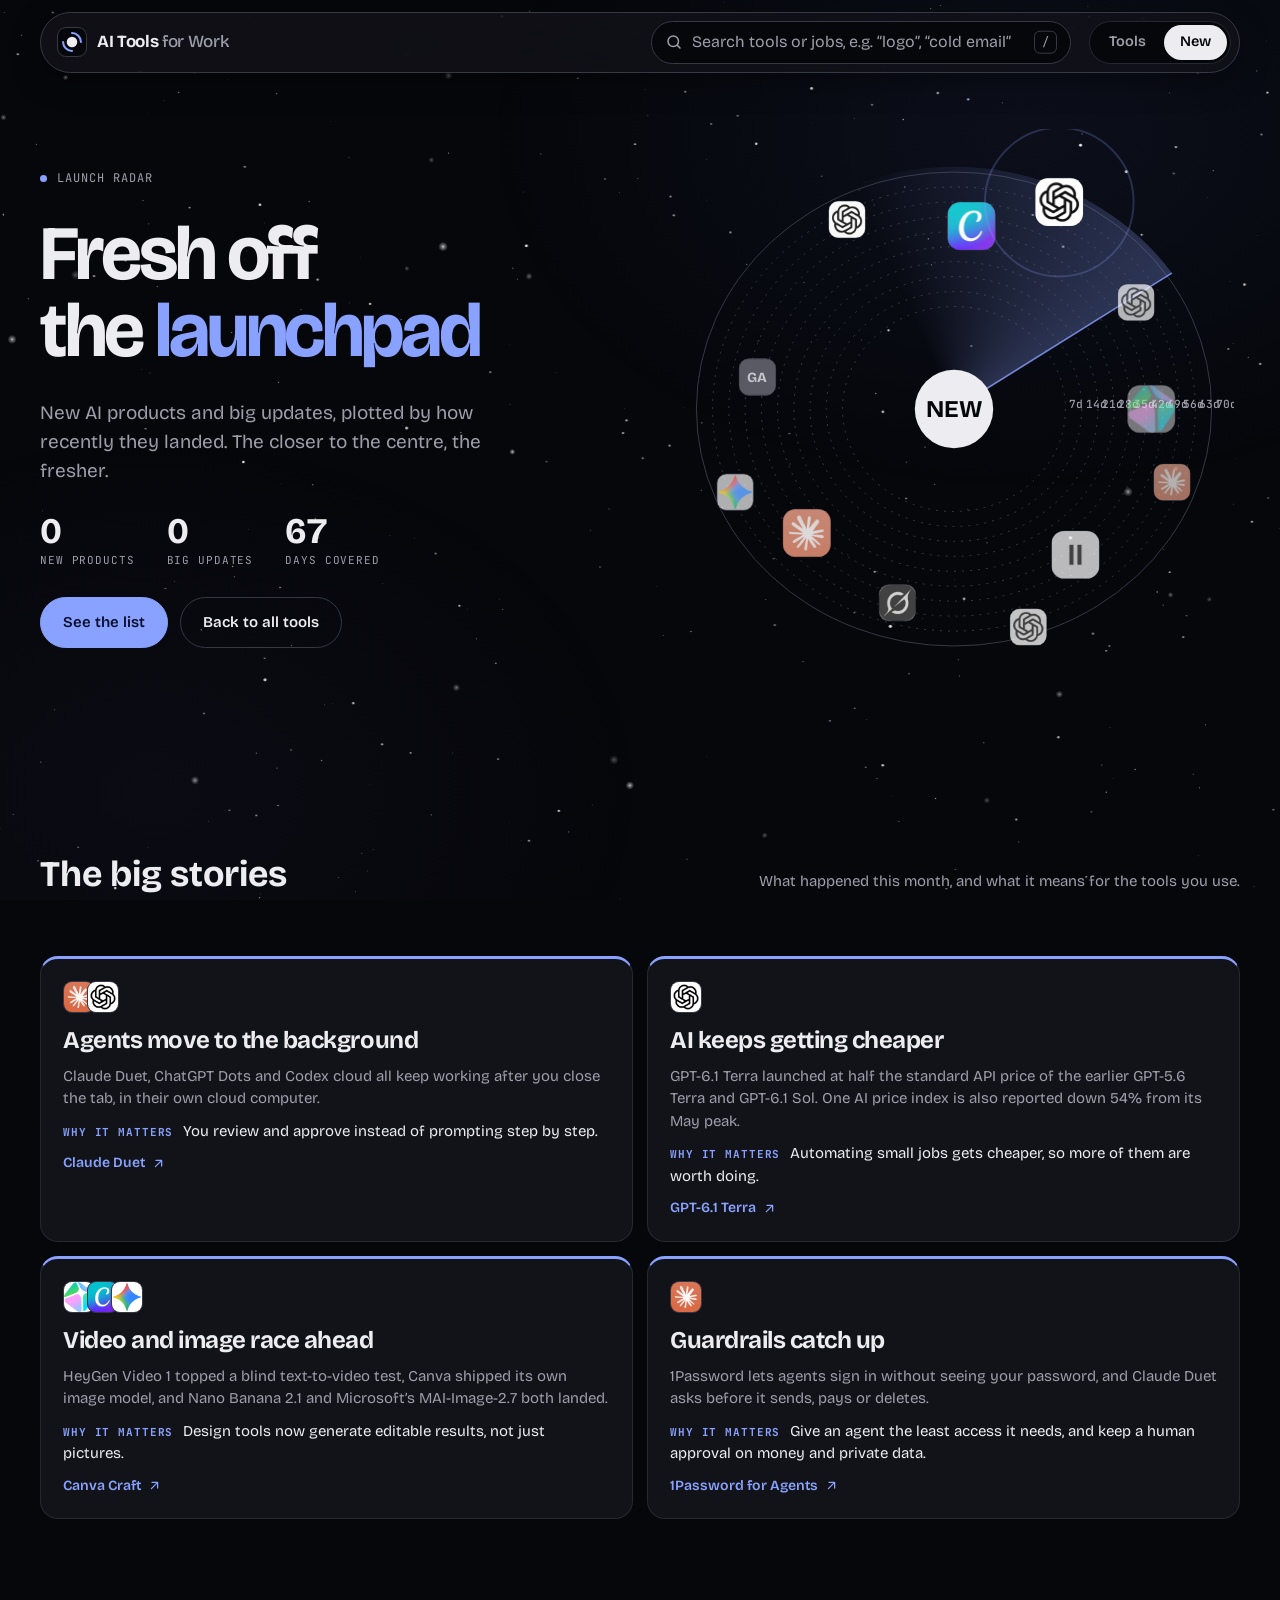
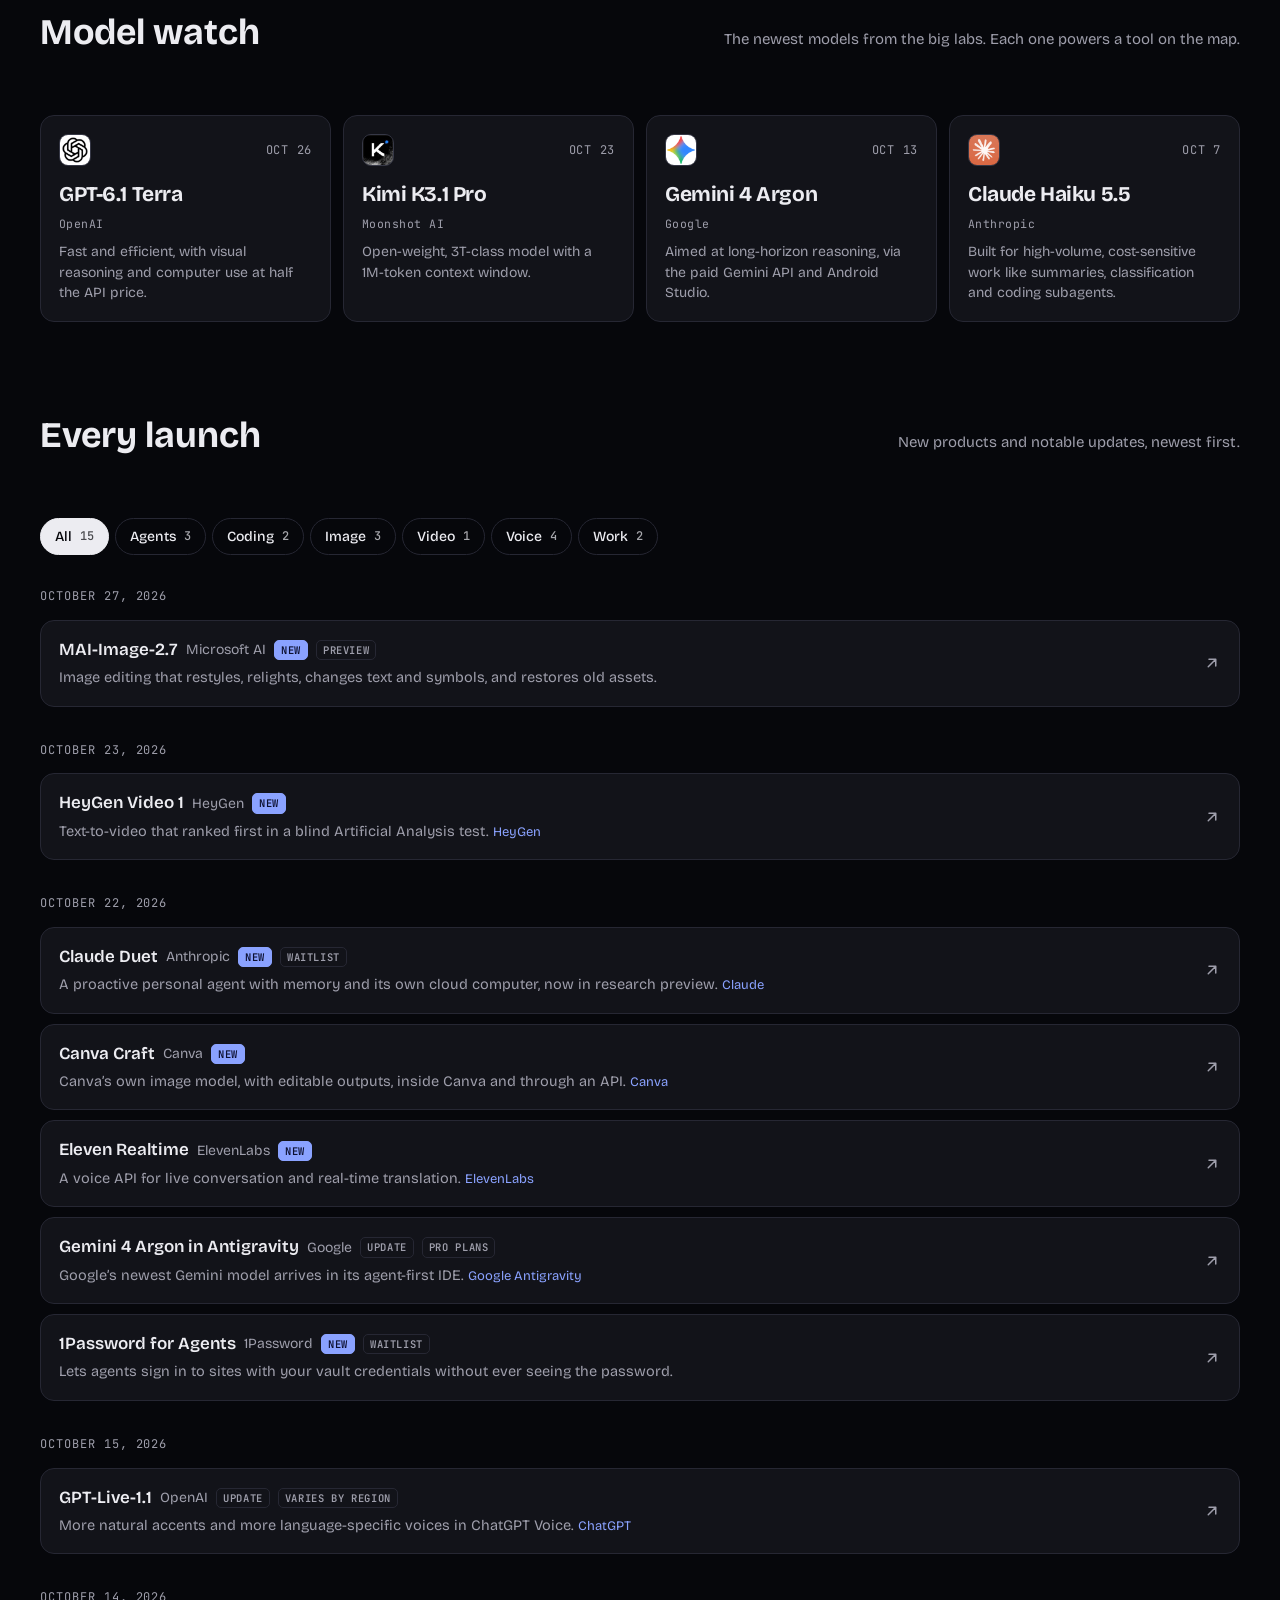
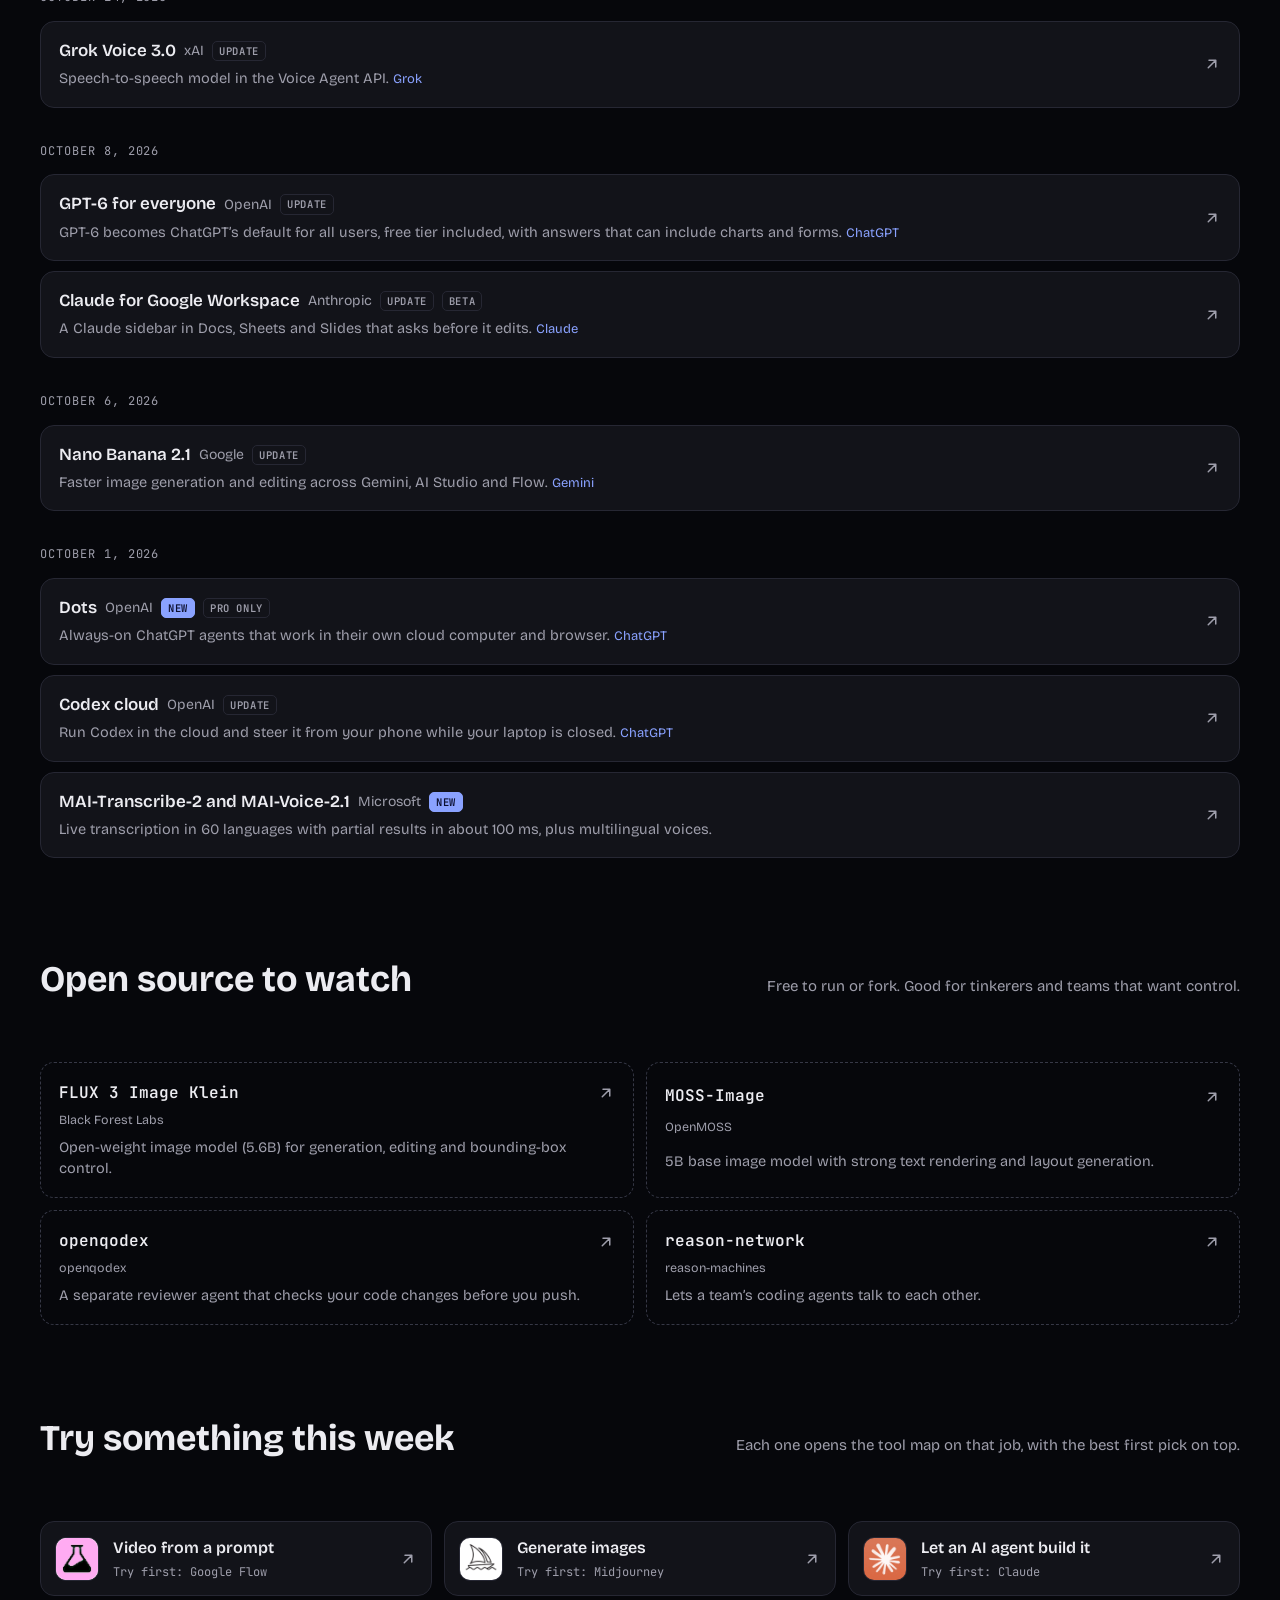
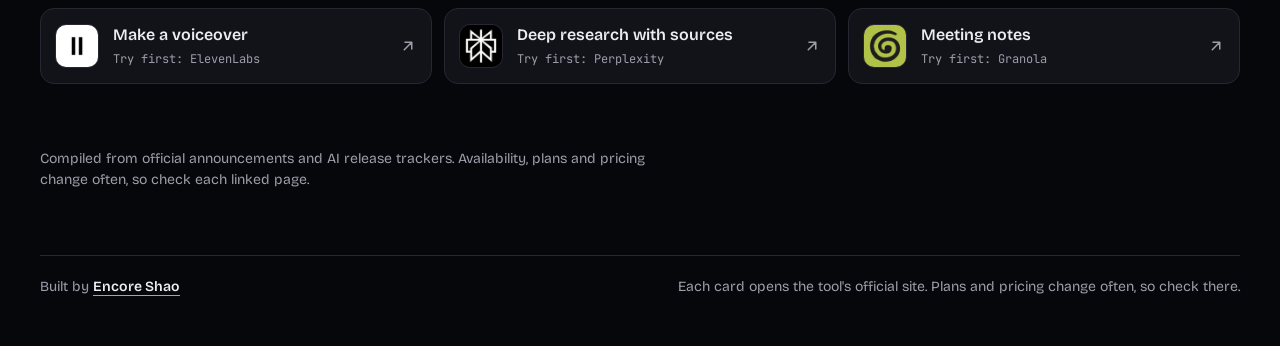
==== src/new.html @ f8923fbc "Add Grok to top picks, new releases page with launch radar, and floating top bar - Top picks now hol" ====
<!doctype html>
<html lang="en">
<head>
  <meta charset="utf-8">
  <meta name="viewport" content="width=device-width, initial-scale=1, viewport-fit=cover">
  <title>New AI releases · AI Tools for Work</title>
  <meta name="description" content="Recent AI product launches worth a look, newest first, with links to the official pages.">
  <meta name="theme-color" content="#06070b">
  <link rel="icon" href="data:image/svg+xml,%3Csvg%20xmlns='http://www.w3.org/2000/svg'%20viewBox='0%200%2064%2064'%3E%3Crect%20width='64'%20height='64'%20rx='15'%20fill='%2306070b'/%3E%3Ccircle%20cx='32'%20cy='32'%20r='13'%20fill='%23ececf1'/%3E%3Cpath%20d='M32%2010A22%2022%200%200%201%2054%2032M32%2054A22%2022%200%200%201%2010%2032'%20fill='none'%20stroke='%238aa2ff'%20stroke-width='4.5'%20stroke-linecap='round'/%3E%3C/svg%3E">
  <link rel="preconnect" href="https://fonts.googleapis.com">
  <link rel="preconnect" href="https://fonts.gstatic.com" crossorigin>
  <link rel="stylesheet" href="https://fonts.googleapis.com/css2?family=Bricolage+Grotesque:opsz,wght@12..96,400;12..96,500;12..96,600;12..96,700&family=JetBrains+Mono:wght@400;500;600&family=Instrument+Serif&display=swap">
  <link rel="stylesheet" href="styles.css">
  <script type="module" src="js/new.js"></script>
</head>
<body data-page="new">
  <canvas id="sky" aria-hidden="true"></canvas>
  <header class="top">
    <div class="top-inner">
      <a class="brand" href="./"><span class="brand-mark"><svg viewBox="0 0 64 64" aria-hidden="true"><circle cx="32" cy="32" r="13" fill="currentColor"/><path class="arc" d="M32 10A22 22 0 0 1 54 32M32 54A22 22 0 0 1 10 32" fill="none" stroke-width="5" stroke-linecap="round"/></svg></span><span class="brand-name">AI Tools <span>for Work</span></span></a>
      <label class="search" for="q">
        <svg viewBox="0 0 24 24" fill="none" stroke="currentColor" stroke-width="2" stroke-linecap="round" aria-hidden="true"><circle cx="11" cy="11" r="7"/><path d="m20 20-3.5-3.5"/></svg>
        <input id="q" type="search" placeholder="Search tools or jobs, e.g. “logo”, “cold email”" autocomplete="off" aria-label="Search tools">
        <kbd>/</kbd>
      </label>
      <nav class="nav" aria-label="Pages">
        <a href="./">Tools</a>
        <a href="new.html" aria-current="page">New<span class="badge-n" id="new-count" hidden></span></a>
      </nav>
    </div>
  </header>

  <div class="wrap">
    <header class="hero hero-new">
      <div class="hero-copy">
        <span class="live"><i></i>Launch radar</span>
        <h1 aria-label="Fresh off the launchpad"><span class="l1">Fresh off</span><span class="line2">the <span class="w">launchpad</span></span></h1>
        <p class="lede">New AI products and big updates, plotted by how recently they landed. The closer to the centre, the fresher.</p>
        <dl class="stats">
          <div><dt>New products</dt><dd id="stat-new">0</dd></div>
          <div><dt>Big updates</dt><dd id="stat-upd">0</dd></div>
          <div><dt>Days covered</dt><dd id="stat-days">0</dd></div>
        </dl>
        <div class="ctas">
          <button class="btn primary" type="button" data-jump="releases">See the list</button>
          <a class="btn ghost" href="./">Back to all tools</a>
        </div>
      </div>
      <div class="orbit" id="radar-box">
        <canvas id="radar" aria-hidden="true"></canvas>
        <a class="orbit-hit" id="radar-hit" href="#" target="_blank" rel="noopener noreferrer" tabindex="-1" hidden><span></span></a>
      </div>
    </header>
  </div>

  <main class="wrap">
    <section class="block" aria-labelledby="h-head">
      <div class="block-head"><h2 id="h-head">The big stories</h2><p>What happened this month, and what it means for the tools you use.</p></div>
      <div class="stories" id="headlines"></div>
    </section>

    <section class="block" aria-labelledby="h-models">
      <div class="block-head"><h2 id="h-models">Model watch</h2><p>The newest models from the big labs. Each one powers a tool on the map.</p></div>
      <div class="models" id="models"></div>
    </section>

    <section class="block" id="releases" tabindex="-1" aria-labelledby="h-rel">
      <div class="block-head"><h2 id="h-rel">Every launch</h2><p>New products and notable updates, newest first.</p></div>
      <div class="cats" id="rel-chips" role="group" aria-label="Filter by category"></div>
      <div id="releases-list"></div>
    </section>

    <section class="block" aria-labelledby="h-oss">
      <div class="block-head"><h2 id="h-oss">Open source to watch</h2><p>Free to run or fork. Good for tinkerers and teams that want control.</p></div>
      <div class="oss-grid" id="oss"></div>
    </section>

    <section class="block" aria-labelledby="h-try">
      <div class="block-head"><h2 id="h-try">Try something this week</h2><p>Each one opens the tool map on that job, with the best first pick on top.</p></div>
      <div class="try-grid" id="try"></div>
    </section>

    <p class="fine">Compiled from official announcements and AI release trackers. Availability, plans and pricing change often, so check each linked page.</p>
  </main>

  <footer class="site-footer">
    <span>Built by <a href="https://ranbot.online" target="_blank" rel="noopener noreferrer">Encore Shao</a></span>
    <span>Each card opens the tool's official site. Plans and pricing change often, so check there.</span>
  </footer>
</body>
</html>
---- src/styles.css ----
/* Layout: a calm, fast directory. Neutral ink surfaces, one soft-blue accent, the tools' own logos carry the colour.
   Sticky top bar (brand, search, pages), then the top four, jobs and areas, and the tool list. */
:root {
  color-scheme: dark;
  --bg: #06070b;
  --surface: #121319;
  --surface-2: #1a1b23;
  --ink: #ececf1;
  --muted: #9e9eab;
  --line: #262733;
  --line-strong: #363846;
  --accent: #8aa2ff;
  --accent-ink: #0c1030;
  --shadow: 0 1px 2px rgba(0,0,0,.35), 0 10px 30px rgba(0,0,0,.35);
  --font-display: "Bricolage Grotesque", "Segoe UI", system-ui, sans-serif;
  --font-body: "Bricolage Grotesque", "Segoe UI", system-ui, sans-serif;
  --font-serif: "Instrument Serif", Georgia, "Times New Roman", serif;
  --font-mono: "JetBrains Mono", ui-monospace, "SF Mono", Menlo, monospace;
  --r: 14px;
}
* { box-sizing: border-box; }
html { -webkit-text-size-adjust: 100%; }
img { max-width: 100%; }
[hidden] { display: none !important; }
:root { padding-top: env(safe-area-inset-top, 0px); padding-bottom: env(safe-area-inset-bottom, 0px); }

* { box-sizing: border-box; }
html { -webkit-text-size-adjust: 100%; }
img { max-width: 100%; }
[hidden] { display: none !important; }
:root { padding-top: env(safe-area-inset-top, 0px); padding-bottom: env(safe-area-inset-bottom, 0px); }
#sky {
  position: fixed; inset: 0; width: 100vw; height: 100vh; z-index: -1; pointer-events: none; display: block;
  background: radial-gradient(60vmax 40vmax at 80% 15%, rgba(70,90,170,.10), transparent 70%),
              radial-gradient(55vmax 40vmax at 12% 88%, rgba(90,70,140,.07), transparent 70%);
}
body {
  margin: 0;
  background: var(--bg); color: var(--ink);
  font-family: var(--font-body); font-size: 16px; line-height: 1.55;
  padding-inline: 16px; padding-block: 0 48px;
}
.wrap { max-width: 1200px; margin: 0 auto; }
a { color: inherit; }
:focus-visible { outline: 2px solid var(--accent); outline-offset: 3px; border-radius: 8px; }
.live, .king-card .by {
  font-family: var(--font-mono); font-size: 12px; letter-spacing: .08em; text-transform: uppercase;
}


/* Top bar: a floating pill, brand on the left, page switch in the middle, search on the right */
.top {
  position: sticky; top: 12px; z-index: 5; max-width: 1200px; margin: 12px auto 0; padding: 8px 8px 8px 16px;
  background: color-mix(in srgb, var(--surface) 78%, transparent); backdrop-filter: blur(14px) saturate(1.4); -webkit-backdrop-filter: blur(14px) saturate(1.4);
  border: 1px solid var(--line-strong); border-radius: 999px; box-shadow: 0 8px 30px rgba(0,0,0,.35);
}
.top-inner { display: flex; flex-wrap: wrap; align-items: center; gap: 10px 18px; }
.brand { display: inline-flex; align-items: center; gap: 10px; text-decoration: none; white-space: nowrap; flex: none; }
.brand-mark { width: 30px; height: 30px; border-radius: 9px; display: grid; place-items: center; background: var(--bg); color: var(--ink); border: 1px solid var(--line-strong); transition: transform .3s ease-out; }
.brand-mark svg { width: 26px; height: 26px; }
.brand-mark .arc { stroke: var(--accent); }
.brand:hover .brand-mark svg { transform: rotate(90deg); }
.brand-mark svg { transition: transform .5s ease-out; }
.brand-name { font-family: var(--font-display); font-weight: 700; font-size: 17px; letter-spacing: -.02em; }
.brand-name span { color: var(--muted); font-weight: 500; }
.nav { display: inline-flex; gap: 2px; padding: 3px; border-radius: 999px; background: var(--bg); border: 1px solid var(--line); flex: none; }
.nav a { display: inline-flex; align-items: center; gap: 7px; text-decoration: none; font-size: 14.5px; font-weight: 600; color: var(--muted); padding: 6px 16px; border-radius: 999px; transition: color .2s, background-color .2s; }
.nav a:hover { color: var(--ink); }
.nav a[aria-current="page"] { color: var(--bg); background: var(--ink); }
.badge-n { font-family: var(--font-mono); font-size: 11px; font-weight: 600; line-height: 1; padding: 3px 6px; border-radius: 999px; color: var(--accent-ink); background: var(--accent); }
.nav a[aria-current="page"] .badge-n { background: var(--bg); color: var(--ink); }
.top .search { margin-left: auto; }
.nav { margin-left: 0; }
.search { flex: 1 1 240px; position: relative; min-width: 0; max-width: 420px; }
.search input {
  width: 100%; font: inherit; font-size: 16px; color: var(--ink);
  background: var(--bg); border: 1px solid var(--line-strong); border-radius: 999px;
  padding: 8px 44px 8px 40px; transition: border-color .2s;
}
.search input::placeholder { color: var(--muted); }
.search input:focus { outline: none; border-color: var(--accent); }
.search svg { position: absolute; left: 14px; top: 50%; transform: translateY(-50%); width: 18px; height: 18px; color: var(--muted); }
.search kbd { position: absolute; right: 14px; top: 50%; transform: translateY(-50%); font-family: var(--font-mono); font-size: 12px; color: var(--muted); border: 1px solid var(--line-strong); border-radius: 6px; padding: 1px 7px; }

/* Hero */
header.hero {
  position: relative; padding-block: 72px 112px;
  display: grid; grid-template-columns: minmax(0, 1fr) minmax(0, 1fr); gap: 56px; align-items: center;
}
.hero-copy { display: grid; gap: 28px; min-width: 0; }
.live { justify-self: start; display: inline-flex; align-items: center; gap: 10px; color: var(--muted); }
.live i { width: 7px; height: 7px; border-radius: 50%; background: var(--accent); }
h1 {
  font-family: var(--font-display); font-weight: 700; margin: 0;
  font-size: clamp(42px, 6vw, 84px); line-height: 1; letter-spacing: -.04em;
  font-variation-settings: "opsz" 96;
}
h1 .l1, h1 .line2 { display: block; white-space: nowrap; }
h1 .n { font-variant-numeric: tabular-nums; }
h1 .w { color: var(--accent); }
h1 .caret { display: inline-block; width: .06em; height: .75em; margin-left: .06em; vertical-align: -.02em; background: var(--accent); animation: blink 1.1s steps(1) infinite; }
@keyframes blink { 50% { opacity: 0; } }
.lede { max-width: 38ch; color: var(--muted); font-size: clamp(17px, 1.5vw, 19px); margin: 0; }

.prompt {
  display: grid; gap: 12px; max-width: 500px; padding: 16px 18px; border-radius: 16px;
  background: var(--surface); border: 1px solid var(--line); box-shadow: var(--shadow);
}
.prompt-line { font-family: var(--font-mono); font-size: 14.5px; min-height: 1.5em; overflow-wrap: anywhere; }
.prompt-line .who { color: var(--muted); }
.prompt-line .cur { display: inline-block; width: 7px; height: 1.05em; vertical-align: -.18em; background: var(--ink); margin-left: 2px; animation: blink 1.1s steps(1) infinite; }
.prompt-answer { display: flex; align-items: center; gap: 10px; flex-wrap: wrap; min-height: 36px; opacity: 0; transform: translateY(4px); transition: opacity .3s, transform .3s; }
.prompt-answer.on { opacity: 1; transform: none; }
.prompt-answer .arrow { font-family: var(--font-mono); color: var(--muted); font-size: 13px; }
.prompt-answer .chip { display: inline-flex; align-items: center; gap: 8px; font-weight: 600; font-size: 15px; padding: 3px 12px 3px 3px; border-radius: 999px; background: var(--surface-2); border: 1px solid var(--line); }
.prompt-answer .chip img { width: 26px; height: 26px; border-radius: 50%; background: #fff; }
.prompt-answer .show { margin-left: auto; font: inherit; font-size: 14px; font-weight: 600; cursor: pointer; color: var(--accent); background: none; border: 0; padding: 6px 4px; text-decoration: underline; text-underline-offset: 4px; }

.ctas { display: flex; gap: 12px; flex-wrap: wrap; }
.btn { font: inherit; font-weight: 600; font-size: 15px; cursor: pointer; border-radius: 999px; padding: 13px 22px; text-decoration: none; display: inline-flex; align-items: center; gap: 8px; transition: background-color .2s, border-color .2s, color .2s; }
.btn svg { width: 18px; height: 18px; }
.btn.primary { color: var(--accent-ink); background: var(--accent); border: 1px solid var(--accent); }
.btn.primary:hover { background: color-mix(in srgb, var(--accent) 88%, var(--ink)); }
.btn.ghost { color: var(--ink); background: transparent; border: 1px solid var(--line-strong); }
.btn.ghost:hover { border-color: var(--ink); }

.orbit { position: relative; aspect-ratio: 1 / 1; width: 100%; max-width: 560px; justify-self: center; }
.orbit canvas { position: absolute; inset: 0; width: 100%; height: 100%; display: block; }
.orbit-hit { position: absolute; transform: translate(-50%, -50%); border-radius: 30%; cursor: pointer; }
.orbit-hit span {
  position: absolute; left: 50%; top: calc(100% + 8px); transform: translateX(-50%); white-space: nowrap;
  font-family: var(--font-mono); font-size: 12px; font-weight: 600; color: var(--surface); background: var(--ink);
  border-radius: 6px; padding: 4px 9px; pointer-events: none;
}
.orbit-hit span::after { content: " ↗"; }
.scroll-cue {
  position: absolute; left: 50%; bottom: 28px; transform: translateX(-50%);
  display: inline-flex; flex-direction: column; align-items: center; gap: 10px;
  font-family: var(--font-mono); font-size: 11px; letter-spacing: .12em; text-transform: uppercase; color: var(--muted);
  background: none; border: 0; cursor: pointer; transition: color .2s;
}
.scroll-cue:hover { color: var(--ink); }
.scroll-cue span { width: 20px; height: 32px; border: 1.5px solid currentColor; border-radius: 12px; position: relative; }
.scroll-cue span::after { content: ""; position: absolute; left: 50%; top: 6px; width: 3px; height: 6px; margin-left: -1.5px; border-radius: 2px; background: currentColor; animation: wheel 1.8s ease-in-out infinite; }
@keyframes wheel { 0% { transform: translateY(0); opacity: 1; } 80% { transform: translateY(10px); opacity: 0; } 100% { opacity: 0; } }

/* Logo strip */
.marquee { margin-inline: -16px; padding-block: 28px; display: grid; gap: 12px; overflow: hidden; border-block: 1px solid var(--line);
  mask-image: linear-gradient(90deg, transparent, #000 10%, #000 90%, transparent); -webkit-mask-image: linear-gradient(90deg, transparent, #000 10%, #000 90%, transparent); }
.mq-row { display: flex; gap: 12px; width: max-content; animation: mq 70s linear infinite; }
.mq-row.rev { animation-direction: reverse; animation-duration: 80s; }
.marquee:hover .mq-row { animation-play-state: paused; }
@keyframes mq { to { transform: translateX(-50%); } }
.mq-item {
  display: inline-flex; align-items: center; gap: 10px; padding: 7px 16px 7px 7px; border-radius: 999px;
  background: var(--surface); border: 1px solid var(--line); text-decoration: none; white-space: nowrap;
  font-weight: 500; font-size: 15px; transition: border-color .2s;
}
.mq-item:hover { border-color: var(--ink); }
.mq-item img { width: 28px; height: 28px; border-radius: 8px; background: #fff; }


@media (max-width: 900px) {
  header.hero { grid-template-columns: 1fr; padding-block: 32px 96px; gap: 24px; }
  .orbit { max-width: 420px; order: -1; }
}
@media (max-width: 520px) {
  .orbit { max-width: 330px; }
  .prompt-answer .show { margin-left: 0; }
  .scroll-cue { display: none; }
  header.hero { padding-bottom: 56px; }
}

/* Jobs and areas */
.finder { scroll-margin-top: 90px; padding-block: 40px 8px; display: grid; gap: 14px; }
.chips { display: flex; flex-wrap: wrap; gap: 8px; align-items: center; }
.chips .lbl { font-family: var(--font-mono); font-size: 12px; letter-spacing: .08em; text-transform: uppercase; color: var(--muted); margin-right: 4px; }
.task {
  font: inherit; font-size: 14.5px; cursor: pointer; color: var(--ink);
  background: var(--surface); border: 1px solid var(--line); border-radius: 999px;
  padding: 8px 15px; transition: background-color .2s, border-color .2s, color .2s;
}
.task:hover { border-color: var(--ink); }
.task[aria-pressed="true"] { background: var(--ink); color: var(--bg); border-color: var(--ink); }

.cats { display: flex; gap: 6px; flex-wrap: wrap; }
.pill {
  font: inherit; font-size: 14px; font-weight: 500; cursor: pointer; color: var(--ink);
  background: transparent; border: 1px solid var(--line); border-radius: 999px;
  padding: 7px 14px; display: inline-flex; align-items: center; gap: 8px;
  transition: border-color .2s, background-color .2s, color .2s;
}
.pill:hover { border-color: var(--ink); }
.pill svg { width: 14px; height: 14px; }
.pill[aria-pressed="true"] { background: var(--ink); color: var(--bg); border-color: var(--ink); }
.pill .count { font-family: var(--font-mono); font-size: 12px; opacity: .7; }


/* Status */
.status { display: flex; flex-wrap: wrap; gap: 10px; align-items: center; padding-block: 8px 16px; min-height: 40px; scroll-margin-top: 80px; }
.status p { margin: 0; color: var(--muted); font-size: 15px; }
.status p b { color: var(--ink); font-weight: 600; }
.clear { font: inherit; font-size: 14px; cursor: pointer; color: var(--accent); background: none; border: 0; padding: 4px 6px; text-decoration: underline; text-underline-offset: 3px; }

/* Work-area groups */
.board { display: grid; grid-template-columns: repeat(auto-fit, minmax(min(100%, 540px), 1fr)); gap: 40px 40px; padding-top: 8px; }
.board > .panel:last-child:nth-child(odd) { grid-column: 1 / -1; }
.panel { min-width: 0; }
.panel-head { display: flex; align-items: baseline; justify-content: space-between; gap: 6px 16px; flex-wrap: wrap; margin-bottom: 16px; padding-bottom: 12px; border-bottom: 1px solid var(--line-strong); }
.badge { display: inline-flex; align-items: center; gap: 10px; margin: 0; font-family: var(--font-display); font-weight: 700; font-size: 22px; letter-spacing: -.02em; color: var(--ink); }
.badge svg { width: 20px; height: 20px; color: var(--muted); }
.tagline { color: var(--muted); font-size: 14.5px; }
.grid { display: grid; grid-template-columns: repeat(auto-fill, minmax(min(100%, 240px), 1fr)); gap: 10px; }
.results .grid { grid-template-columns: repeat(auto-fill, minmax(min(100%, 290px), 1fr)); gap: 12px; }

/* Tool card */
.tool {
  position: relative; display: grid; grid-template-columns: 44px 1fr auto; gap: 14px; align-items: center;
  padding: 14px; border-radius: var(--r); background: color-mix(in srgb, var(--surface) 92%, transparent); border: 1px solid var(--line);
  text-decoration: none; cursor: pointer; min-width: 0;
  transition: border-color .2s, transform .2s ease-out, box-shadow .2s;
}
.tool:hover { border-color: var(--line-strong); transform: translateY(-2px); box-shadow: var(--shadow); }
.mono {
  width: 44px; height: 44px; border-radius: 11px; display: grid; place-items: center;
  font-weight: 700; font-size: 15px; color: var(--muted); background: var(--surface-2);
  position: relative; overflow: hidden; border: 1px solid var(--line);
}
.mono img { position: absolute; inset: 0; width: 100%; height: 100%; object-fit: cover; background: #ffffff; }
.tool-body { min-width: 0; display: grid; gap: 2px; }
.tool-name { font-weight: 600; font-size: 16px; line-height: 1.25; display: flex; gap: 8px; align-items: center; flex-wrap: wrap; }
.tool-blurb { color: var(--muted); font-size: 13.5px; line-height: 1.4; }
.tool-url { font-family: var(--font-mono); font-size: 11.5px; color: var(--muted); opacity: .85; overflow-wrap: anywhere; }
.tool-side { display: flex; flex-direction: column; align-items: center; gap: 4px; }
.go { width: 18px; height: 18px; color: var(--muted); transition: color .2s, transform .2s; }
.tool:hover .go { color: var(--ink); transform: translate(2px, -2px); }
.star {
  position: relative; z-index: 2; width: 32px; height: 32px; display: grid; place-items: center;
  background: none; border: 0; border-radius: 8px; cursor: pointer; color: var(--muted); transition: color .2s, background-color .2s;
}
.star:hover { color: var(--ink); background: var(--surface-2); }
.star[aria-pressed="true"] { color: var(--accent); }
.star svg { width: 18px; height: 18px; }
.star[aria-pressed="true"] svg { fill: currentColor; }
.pick { font-family: var(--font-mono); font-size: 10.5px; font-weight: 600; letter-spacing: .06em; text-transform: uppercase; color: var(--accent-ink); background: var(--accent); border-radius: 5px; padding: 2px 7px; }
.cat-tag { font-family: var(--font-mono); font-size: 10.5px; letter-spacing: .06em; text-transform: uppercase; color: var(--muted); border: 1px solid var(--line); border-radius: 5px; padding: 1px 6px; }
.tool.first { border-color: var(--accent); }

.empty { border: 1px dashed var(--line-strong); border-radius: 18px; padding: 32px; text-align: center; color: var(--muted); }
.empty h3 { color: var(--ink); font-size: 20px; margin: 0 0 6px; }
.empty p { margin: 0; }
.empty .row { display: flex; gap: 8px; justify-content: center; flex-wrap: wrap; margin-top: 16px; }

/* Top four */
.kings { padding-block: 72px 0; scroll-margin-top: 80px; }
.kings-frame { display: grid; gap: 16px; }
.kings-head { display: flex; align-items: baseline; justify-content: space-between; gap: 6px 24px; flex-wrap: wrap; }
.kings-head .badge { font-size: 22px; }
.kings-head .badge svg { display: none; }
.kings-head p { margin: 0; color: var(--muted); font-size: 15px; max-width: 48ch; }
.king-grid { display: grid; grid-template-columns: 1fr; gap: 14px; }
@media (min-width: 640px) { .king-grid { grid-template-columns: repeat(2, 1fr); } }
@media (min-width: 1100px) { .king-grid { grid-template-columns: repeat(4, 1fr); } }
.king-card {
  --kc: var(--accent);
  position: relative; display: grid; gap: 14px; align-content: start; padding: 20px; border-radius: 20px; min-width: 0;
  background: var(--surface); border: 1px solid var(--line); border-top: 3px solid var(--kc);
  transition: box-shadow .25s, border-color .25s;
}
.king-card:hover { box-shadow: var(--shadow); }
.k-top { display: grid; grid-template-columns: 48px 1fr auto; gap: 14px; align-items: center; }
.k-logo { width: 48px; height: 48px; border-radius: 14px; overflow: hidden; background: #ffffff; display: block; border: 1px solid var(--line); }
.k-logo img { width: 100%; height: 100%; display: block; }
.k-title { display: grid; gap: 2px; min-width: 0; }
.king-card .by { color: var(--muted); font-size: 11px; }
.k-name { text-decoration: none; font-size: 28px; line-height: 1; color: var(--ink); }
.k-name:hover { text-decoration: underline; text-underline-offset: 5px; text-decoration-thickness: 2px; }
.k-blurb { margin: 0; font-size: 14.5px; line-height: 1.5; color: var(--muted); max-width: 52ch; }
.k-links { display: flex; flex-wrap: wrap; gap: 8px; }
.k-link { display: inline-flex; align-items: center; gap: 6px; font-weight: 600; font-size: 14px; text-decoration: none; border-radius: 999px; padding: 6px 12px; color: var(--ink); border: 1px solid var(--line-strong); transition: border-color .2s, background-color .2s; }
.k-link:hover { border-color: var(--ink); }
.k-link svg { width: 15px; height: 15px; }
.k-link.main { background: var(--kc); color: #ffffff; border-color: var(--kc); }
.k-link.main:hover { background: color-mix(in srgb, var(--kc) 85%, #000); border-color: color-mix(in srgb, var(--kc) 85%, #000); }
/* Each of the four keeps one brand cue: its colour on the top rule and main button, and its type */
.k-claude { --kc: #c96442; }
.k-claude .k-name { font-family: var(--font-serif); font-weight: 400; letter-spacing: -.01em; font-size: 32px; }
.k-chatgpt { --kc: #e8e8e8; }
.k-chatgpt .k-link.main { color: #111; }
.k-chatgpt .k-name { font-weight: 700; letter-spacing: -.04em; }
.k-chatgpt .k-link { font-family: var(--font-mono); font-weight: 500; font-size: 13px; }
.k-gemini { --kc: #3b6fe0; }
.k-gemini .k-name { font-weight: 500; letter-spacing: -.03em; }
.k-gemini .k-link { border-radius: 10px; }
.k-grok { --kc: #c7ccd9; }
.k-grok .k-link.main { color: #111; }
.k-grok .k-name { font-weight: 800; letter-spacing: -.02em; }
.k-grok .k-link { border-radius: 4px; }
.king-card .star[aria-pressed="true"] { color: var(--kc); }


/* New page */
header.hero-new { padding-block: 56px 72px; }
.stats { display: flex; gap: 12px 32px; flex-wrap: wrap; margin: 0; }
.stats div { display: grid; gap: 2px; }
.stats dt { font-family: var(--font-mono); font-size: 11px; letter-spacing: .08em; text-transform: uppercase; color: var(--muted); order: 2; }
.stats dd { margin: 0; font-family: var(--font-display); font-weight: 700; font-size: 36px; line-height: 1; letter-spacing: -.03em; font-variant-numeric: tabular-nums; }
.block { padding-block: 56px 0; scroll-margin-top: 90px; outline: none; }
.block-head { display: flex; align-items: baseline; justify-content: space-between; gap: 6px 24px; flex-wrap: wrap; margin-bottom: 24px; }
.block-head h2 { font-size: clamp(26px, 3.4vw, 36px); }
.block-head p { margin: 0; color: var(--muted); font-size: 15px; max-width: 52ch; }
.fine { margin: 64px 0 0; color: var(--muted); font-size: 14px; max-width: 70ch; }
.marks { display: flex; }
.marks .mono + .mono { margin-left: -8px; }
.mono.sm { width: 32px; height: 32px; border-radius: 9px; font-size: 12px; border: 1px solid var(--line-strong); }
.mono.sm img { background: #fff; }
.date { font-family: var(--font-mono); font-size: 12px; letter-spacing: .06em; text-transform: uppercase; color: var(--muted); }

.stories { display: grid; gap: 14px; grid-template-columns: 1fr; }
@media (min-width: 760px) { .stories { grid-template-columns: repeat(2, 1fr); } }
.story { display: grid; gap: 10px; align-content: start; padding: 22px; border-radius: 18px; background: var(--surface); border: 1px solid var(--line); border-top: 3px solid var(--accent); text-decoration: none; transition: border-color .2s, box-shadow .2s; }
.story:hover { border-color: var(--line-strong); border-top-color: var(--accent); box-shadow: var(--shadow); }
.story h3 { margin: 4px 0 0; font-family: var(--font-display); font-size: 24px; letter-spacing: -.02em; line-height: 1.15; }
.story p { margin: 0; color: var(--muted); font-size: 15px; line-height: 1.5; }
.story .why b { color: var(--accent); font-family: var(--font-mono); font-size: 11px; letter-spacing: .08em; text-transform: uppercase; margin-right: 6px; }
.story .why { color: var(--ink); }
.story .more { display: inline-flex; align-items: center; gap: 6px; font-weight: 600; font-size: 14px; color: var(--accent); }
.story .more svg { width: 15px; height: 15px; }

.models { display: grid; gap: 12px; grid-template-columns: 1fr; }
@media (min-width: 600px) { .models { grid-template-columns: repeat(2, 1fr); } }
@media (min-width: 1000px) { .models { grid-template-columns: repeat(4, 1fr); } }
.model { display: grid; gap: 4px; align-content: start; padding: 18px; border-radius: var(--r); background: var(--surface); border: 1px solid var(--line); text-decoration: none; transition: border-color .2s, transform .2s ease-out; }
.model:hover { border-color: var(--line-strong); transform: translateY(-2px); }
.model-top { display: flex; align-items: center; justify-content: space-between; margin-bottom: 8px; }
.model-name { font-family: var(--font-display); font-weight: 700; font-size: 21px; letter-spacing: -.02em; }
.model-by { font-family: var(--font-mono); font-size: 11.5px; color: var(--muted); letter-spacing: .04em; }
.model-note { margin-top: 6px; color: var(--muted); font-size: 14px; line-height: 1.45; }

#releases .cats { margin-bottom: 8px; }
.rel-list { display: grid; gap: 10px; padding-bottom: 8px; }
.rel-day { font-family: var(--font-mono); font-weight: 400; font-size: 12px; letter-spacing: .08em; text-transform: uppercase; color: var(--muted); margin: 24px 0 4px; }
.rel { display: grid; grid-template-columns: 1fr auto; gap: 4px 16px; align-items: center; padding: 16px 18px; border-radius: var(--r); background: var(--surface); border: 1px solid var(--line); text-decoration: none; transition: border-color .2s; }
.rel:hover { border-color: var(--line-strong); }
.rel:hover .go { color: var(--ink); }
.rel-name { font-weight: 600; font-size: 17px; display: flex; gap: 8px; align-items: center; flex-wrap: wrap; }
.rel-by { color: var(--muted); font-weight: 400; font-size: 14px; }
.rel-blurb { color: var(--muted); font-size: 14.5px; grid-column: 1; }
.rel .go { grid-column: 2; grid-row: 1 / span 2; }
.tag { font-family: var(--font-mono); font-size: 10.5px; letter-spacing: .06em; text-transform: uppercase; color: var(--muted); border: 1px solid var(--line); border-radius: 5px; padding: 1px 6px; }
.tag.new { color: var(--accent-ink); background: var(--accent); border-color: var(--accent); }
.rel-tool { font-size: 13px; color: var(--accent); }

.oss-grid { display: grid; gap: 12px; grid-template-columns: 1fr; }
@media (min-width: 640px) { .oss-grid { grid-template-columns: repeat(2, 1fr); } }
.oss { display: grid; gap: 4px; padding: 18px; border-radius: var(--r); background: transparent; border: 1px dashed var(--line-strong); text-decoration: none; transition: border-color .2s, background-color .2s; }
.oss:hover { border-color: var(--accent); background: var(--surface); }
.oss-name { display: flex; align-items: center; justify-content: space-between; gap: 8px; font-family: var(--font-mono); font-weight: 600; font-size: 16px; }
.oss:hover .go { color: var(--accent); }
.oss-by { font-size: 12.5px; color: var(--muted); }
.oss-what { margin-top: 4px; font-size: 14.5px; color: var(--muted); line-height: 1.45; }

.try-grid { display: grid; gap: 12px; grid-template-columns: 1fr; }
@media (min-width: 640px) { .try-grid { grid-template-columns: repeat(2, 1fr); } }
@media (min-width: 1000px) { .try-grid { grid-template-columns: repeat(3, 1fr); } }
.try { display: grid; grid-template-columns: 44px 1fr auto; gap: 14px; align-items: center; padding: 14px; border-radius: var(--r); background: var(--surface); border: 1px solid var(--line); text-decoration: none; transition: border-color .2s, transform .2s ease-out; }
.try:hover { border-color: var(--line-strong); transform: translateY(-2px); }
.try:hover .go { color: var(--ink); transform: translate(2px, -2px); }
.try-body { display: grid; gap: 2px; min-width: 0; }
.try-label { font-weight: 600; font-size: 16px; }
.try-first { font-family: var(--font-mono); font-size: 12px; color: var(--muted); }

/* Footer */
.site-footer { max-width: 1200px; margin: 64px auto 0; padding-top: 20px; border-top: 1px solid var(--line); display: flex; justify-content: space-between; gap: 8px 24px; flex-wrap: wrap; font-size: 14px; color: var(--muted); }
.site-footer a { font-weight: 600; color: var(--ink); text-decoration: underline; text-decoration-color: var(--accent); text-underline-offset: 4px; }

@media (max-width: 640px) {
  .search kbd { display: none; }
  .search input { padding-right: 16px; }
  .top { border-radius: 24px; padding: 8px 10px; }
  .brand-name span { display: none; }
  .nav { margin-left: auto; order: 2; }
  .top .search { order: 3; flex-basis: 100%; max-width: none; margin-left: 0; }
  .cats { overflow-x: auto; flex-wrap: nowrap; padding-bottom: 2px; scrollbar-width: none; }
  .cats .pill { flex: 0 0 auto; }
}

/* Motion: scroll reveal where supported; everything is readable without it */
@media (prefers-reduced-motion: no-preference) {
  @supports (animation-timeline: view()) {
    .reveal { animation: reveal linear both; animation-timeline: view(); animation-range: entry 0% cover 25%; }
    @keyframes reveal { from { opacity: .3; transform: translateY(40px); } to { opacity: 1; transform: none; } }
  }
  .results .tool { animation: rise .4s ease-out both; }
  @keyframes rise { from { transform: translateY(6px); } to { transform: none; } }
}
@media (prefers-reduced-motion: reduce) {
  h1 .caret, .prompt-line .cur, .mq-row, .scroll-cue span::after { animation: none !important; }
  .marquee { overflow-x: auto; }
}
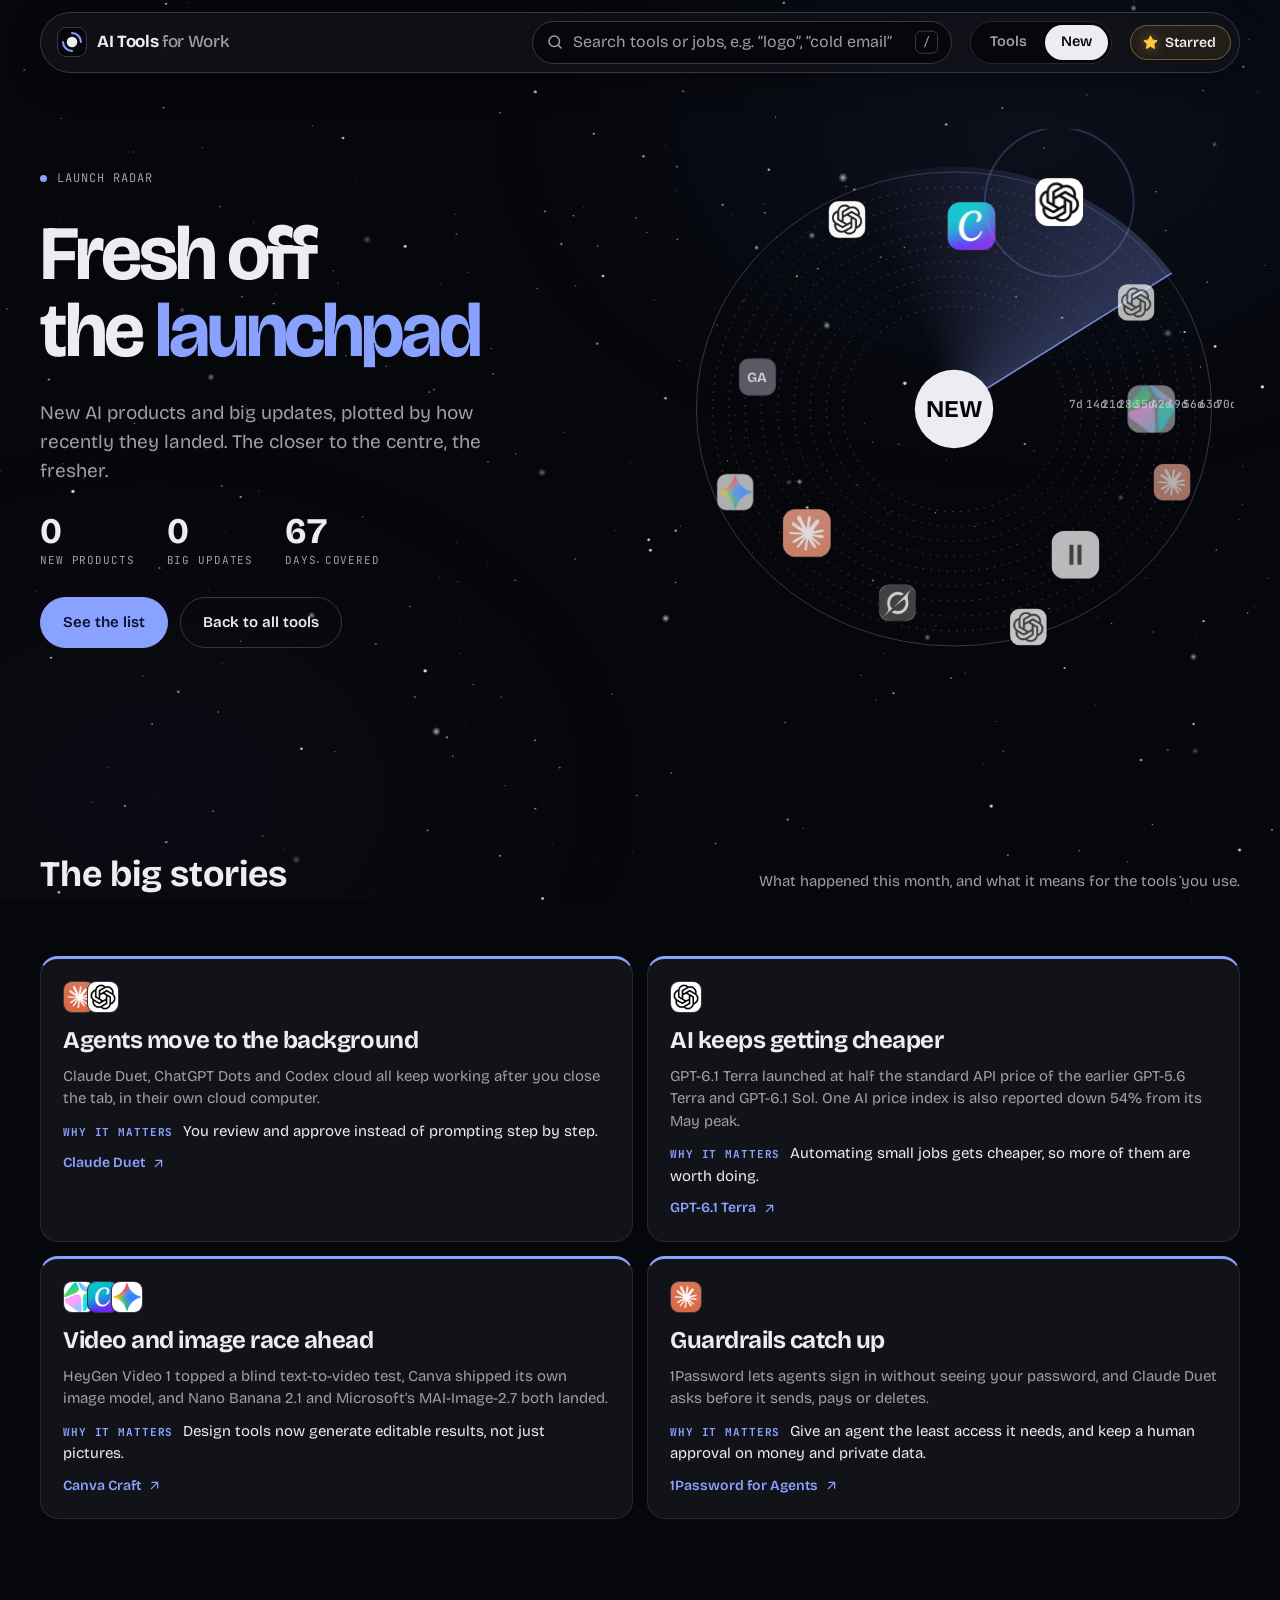
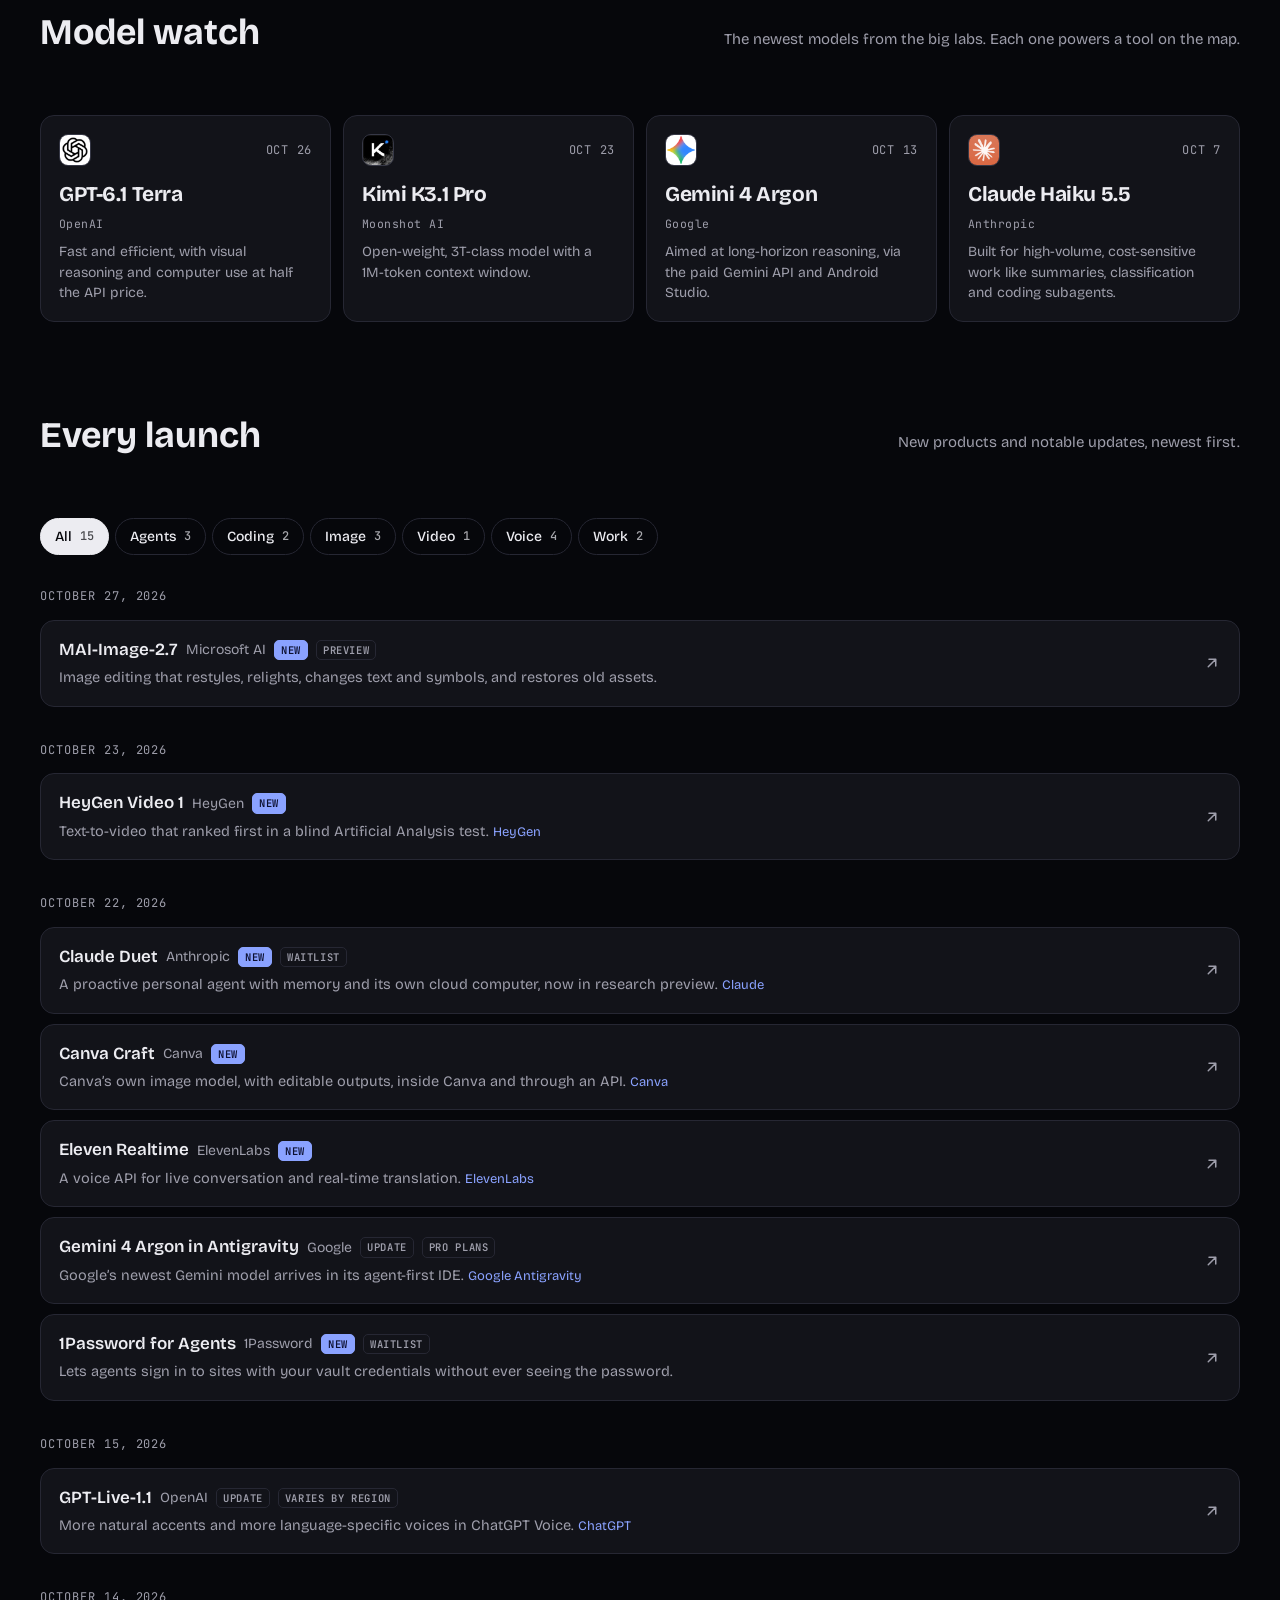
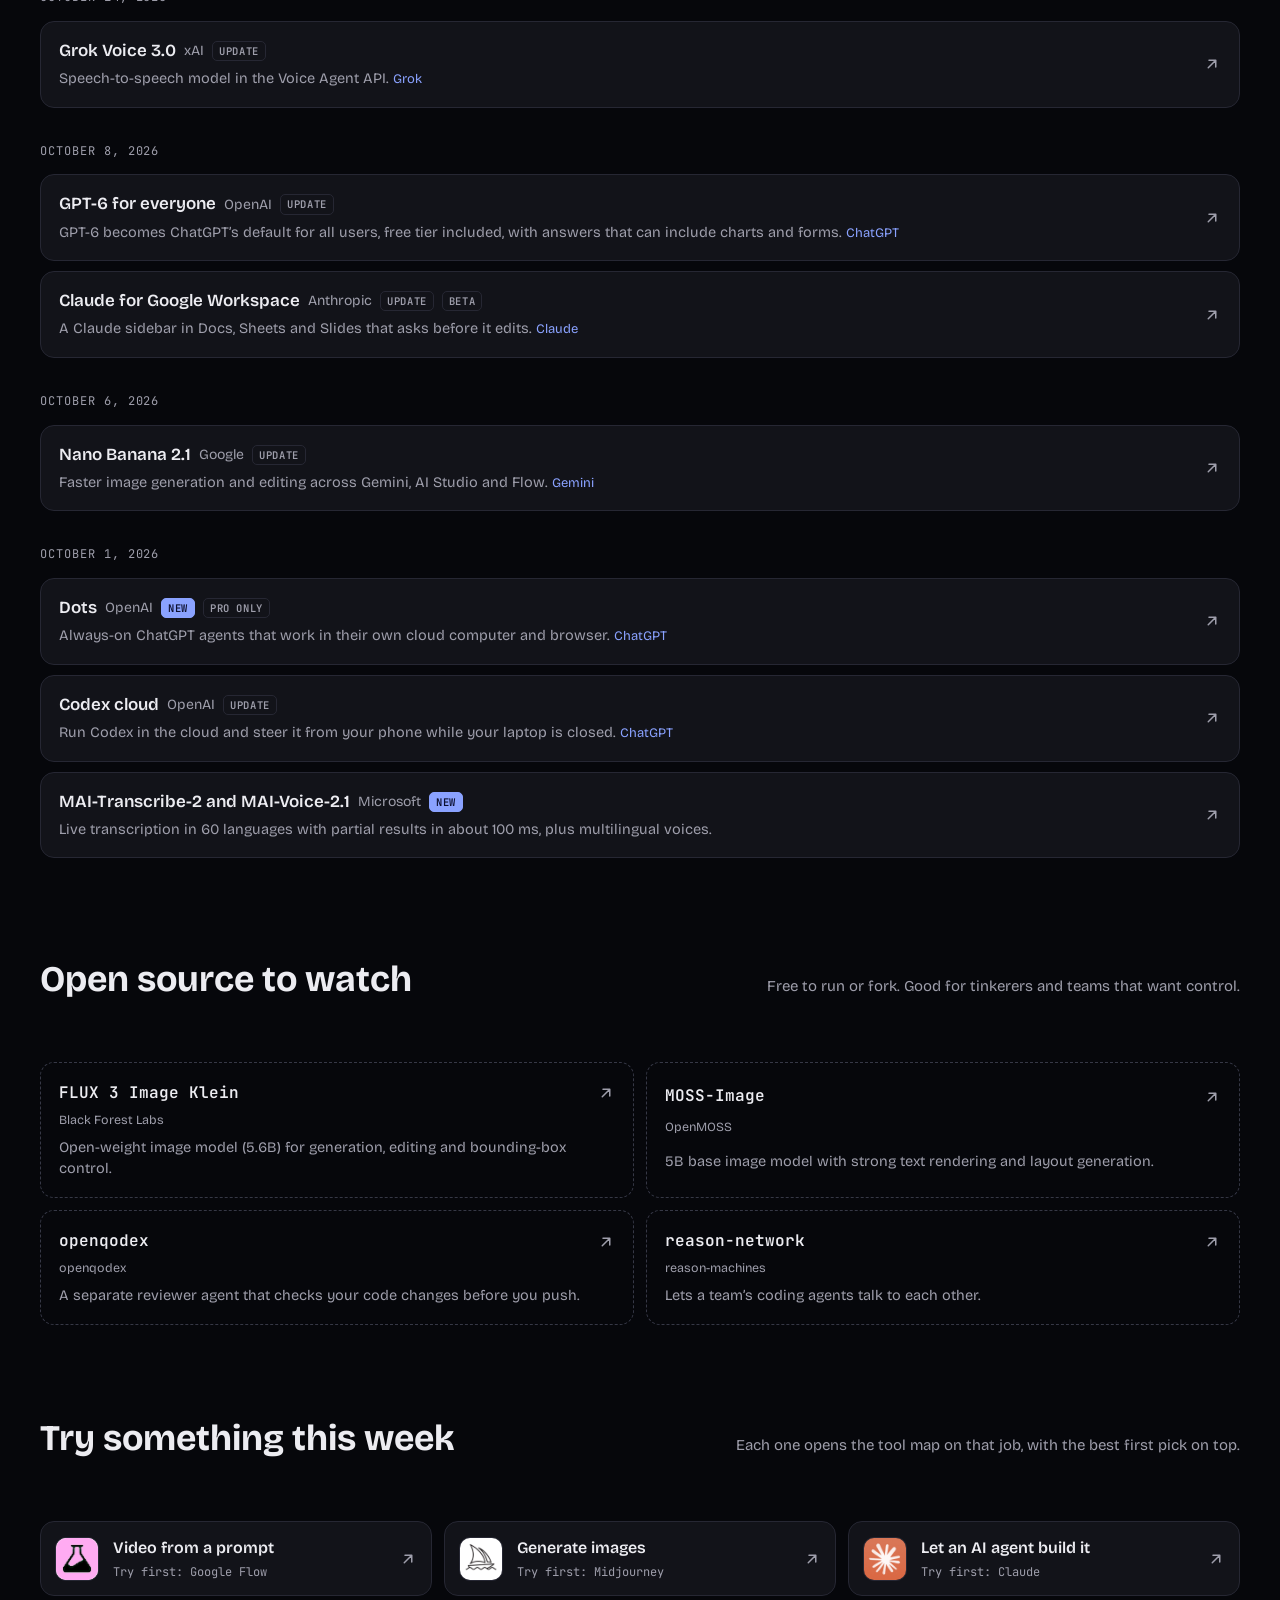
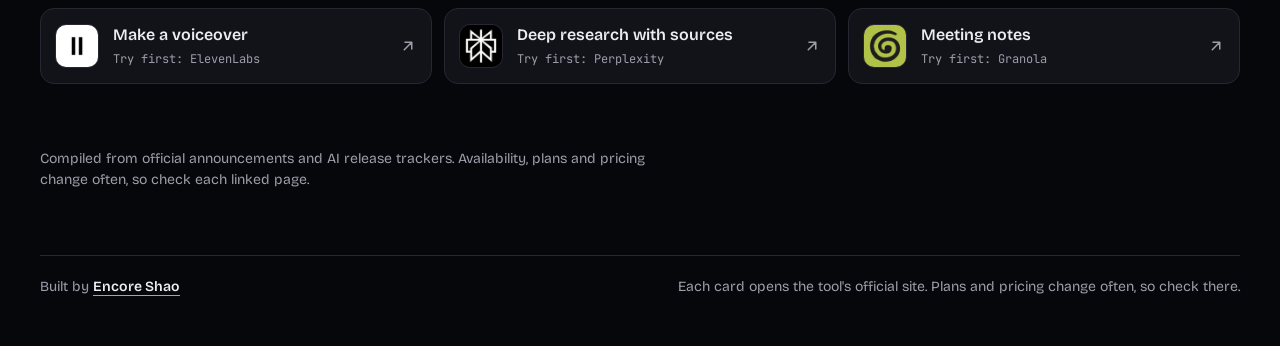
==== commit 97606045: "Add starred GitHub link to the header nav" ====
--- a/src/new.html
+++ b/src/new.html
@@ -27,6 +27,7 @@
         <a href="./">Tools</a>
         <a href="new.html" aria-current="page">New<span class="badge-n" id="new-count" hidden></span></a>
       </nav>
+      <a class="gh-star" href="https://github.com/encoreshao/ai-tools" target="_blank" rel="noopener" aria-label="Starred on GitHub: encoreshao/ai-tools" title="Starred on GitHub"><svg viewBox="0 0 24 24" aria-hidden="true"><path d="M12 2.6l2.9 5.9 6.5.9-4.7 4.6 1.1 6.5L12 17.4l-5.8 3.1 1.1-6.5L2.6 9.4l6.5-.9z" fill="currentColor" stroke="currentColor" stroke-width="1.4" stroke-linejoin="round"/></svg><span>Starred</span></a>
     </div>
   </header>
 
--- a/src/styles.css
+++ b/src/styles.css
@@ -70,6 +70,10 @@
 .badge-n { font-family: var(--font-mono); font-size: 11px; font-weight: 600; line-height: 1; padding: 3px 6px; border-radius: 999px; color: var(--accent-ink); background: var(--accent); }
 .nav a[aria-current="page"] .badge-n { background: var(--bg); color: var(--ink); }
 .top .search { margin-left: auto; }
+.gh-star { display: inline-flex; align-items: center; gap: 6px; flex: none; text-decoration: none; font-size: 14px; font-weight: 600; color: var(--ink); padding: 6px 14px 6px 11px; border-radius: 999px; background: rgba(255,200,61,.08); border: 1px solid rgba(255,200,61,.35); transition: background-color .2s, border-color .2s; }
+.gh-star svg { width: 17px; height: 17px; color: #ffc83d; filter: drop-shadow(0 0 6px rgba(255,200,61,.45)); transition: transform .3s ease-out; }
+.gh-star:hover { background: rgba(255,200,61,.16); border-color: rgba(255,200,61,.6); }
+.gh-star:hover svg { transform: rotate(72deg) scale(1.1); }
 .nav { margin-left: 0; }
 .search { flex: 1 1 240px; position: relative; min-width: 0; max-width: 420px; }
 .search input {
@@ -380,6 +384,8 @@
   .top { border-radius: 24px; padding: 8px 10px; }
   .brand-name span { display: none; }
   .nav { margin-left: auto; order: 2; }
+  .gh-star { order: 2; padding: 7px; }
+  .gh-star span { display: none; }
   .top .search { order: 3; flex-basis: 100%; max-width: none; margin-left: 0; }
   .cats { overflow-x: auto; flex-wrap: nowrap; padding-bottom: 2px; scrollbar-width: none; }
   .cats .pill { flex: 0 0 auto; }
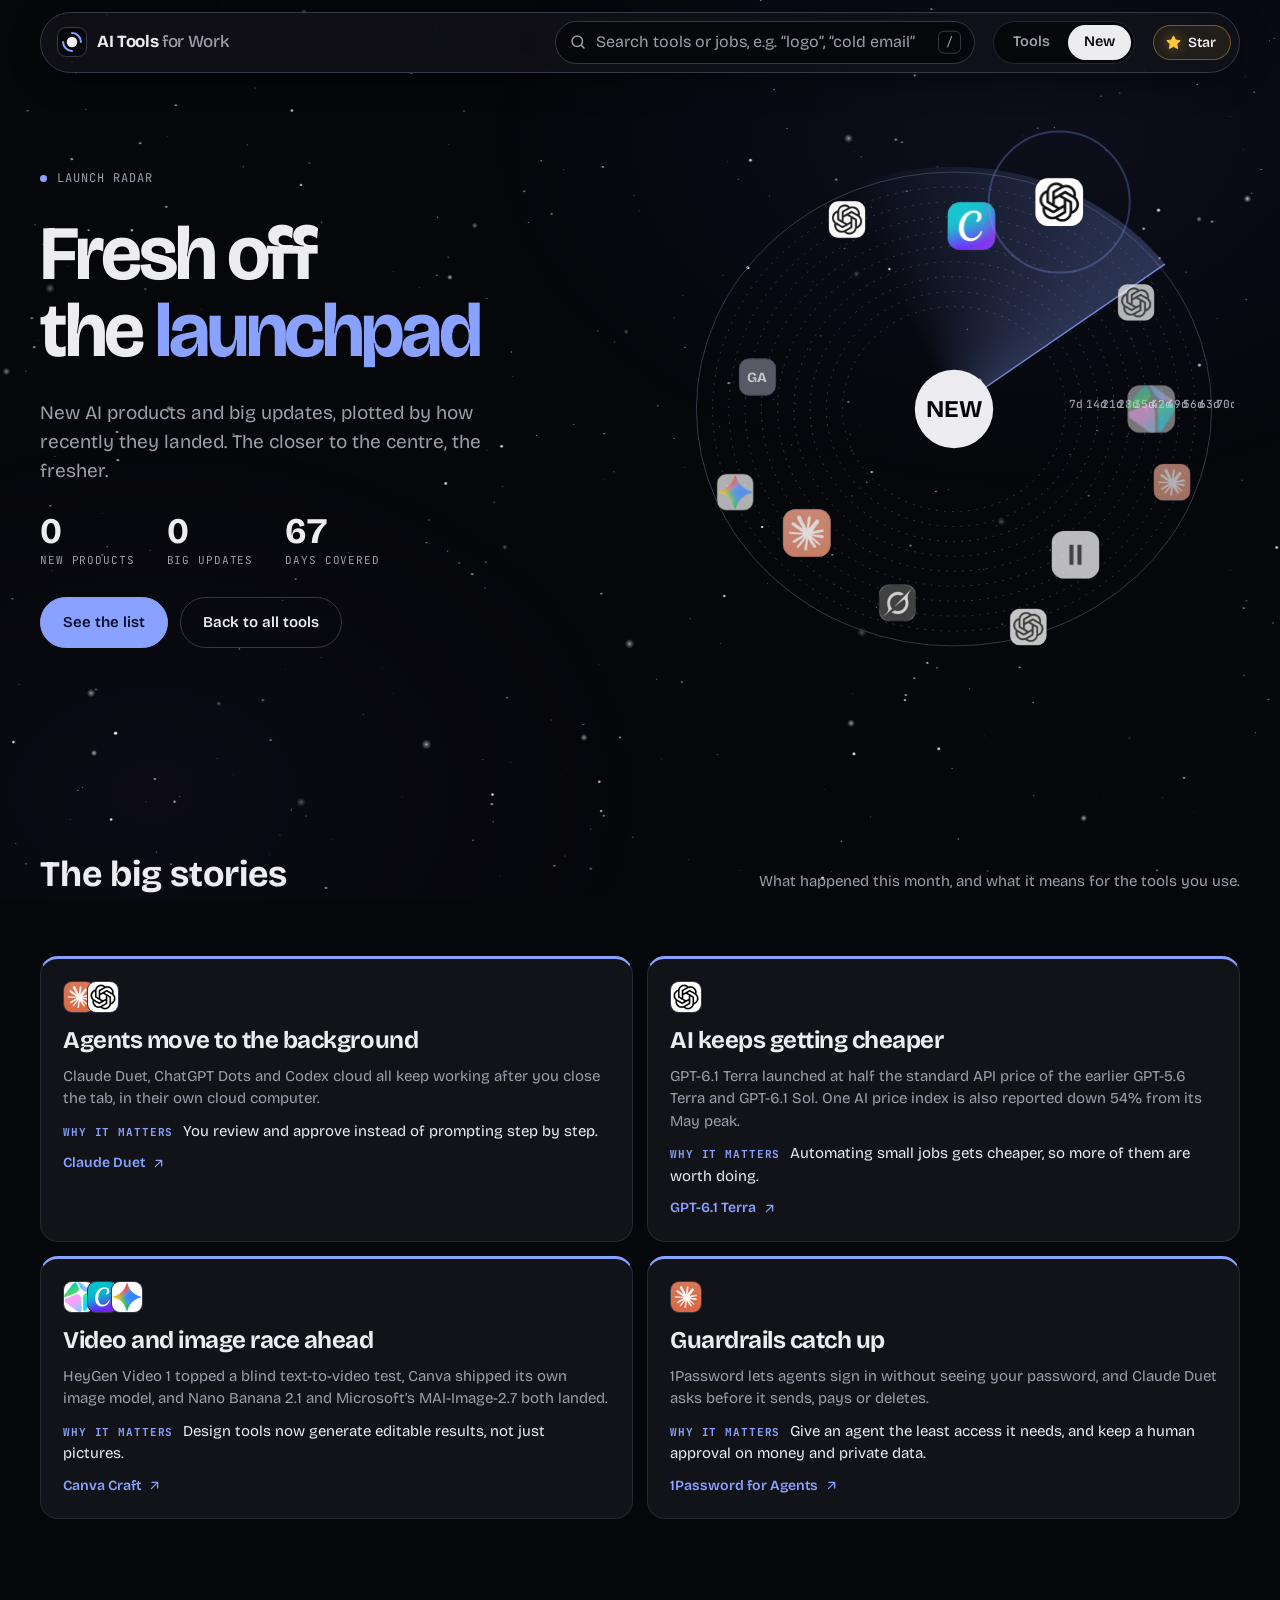
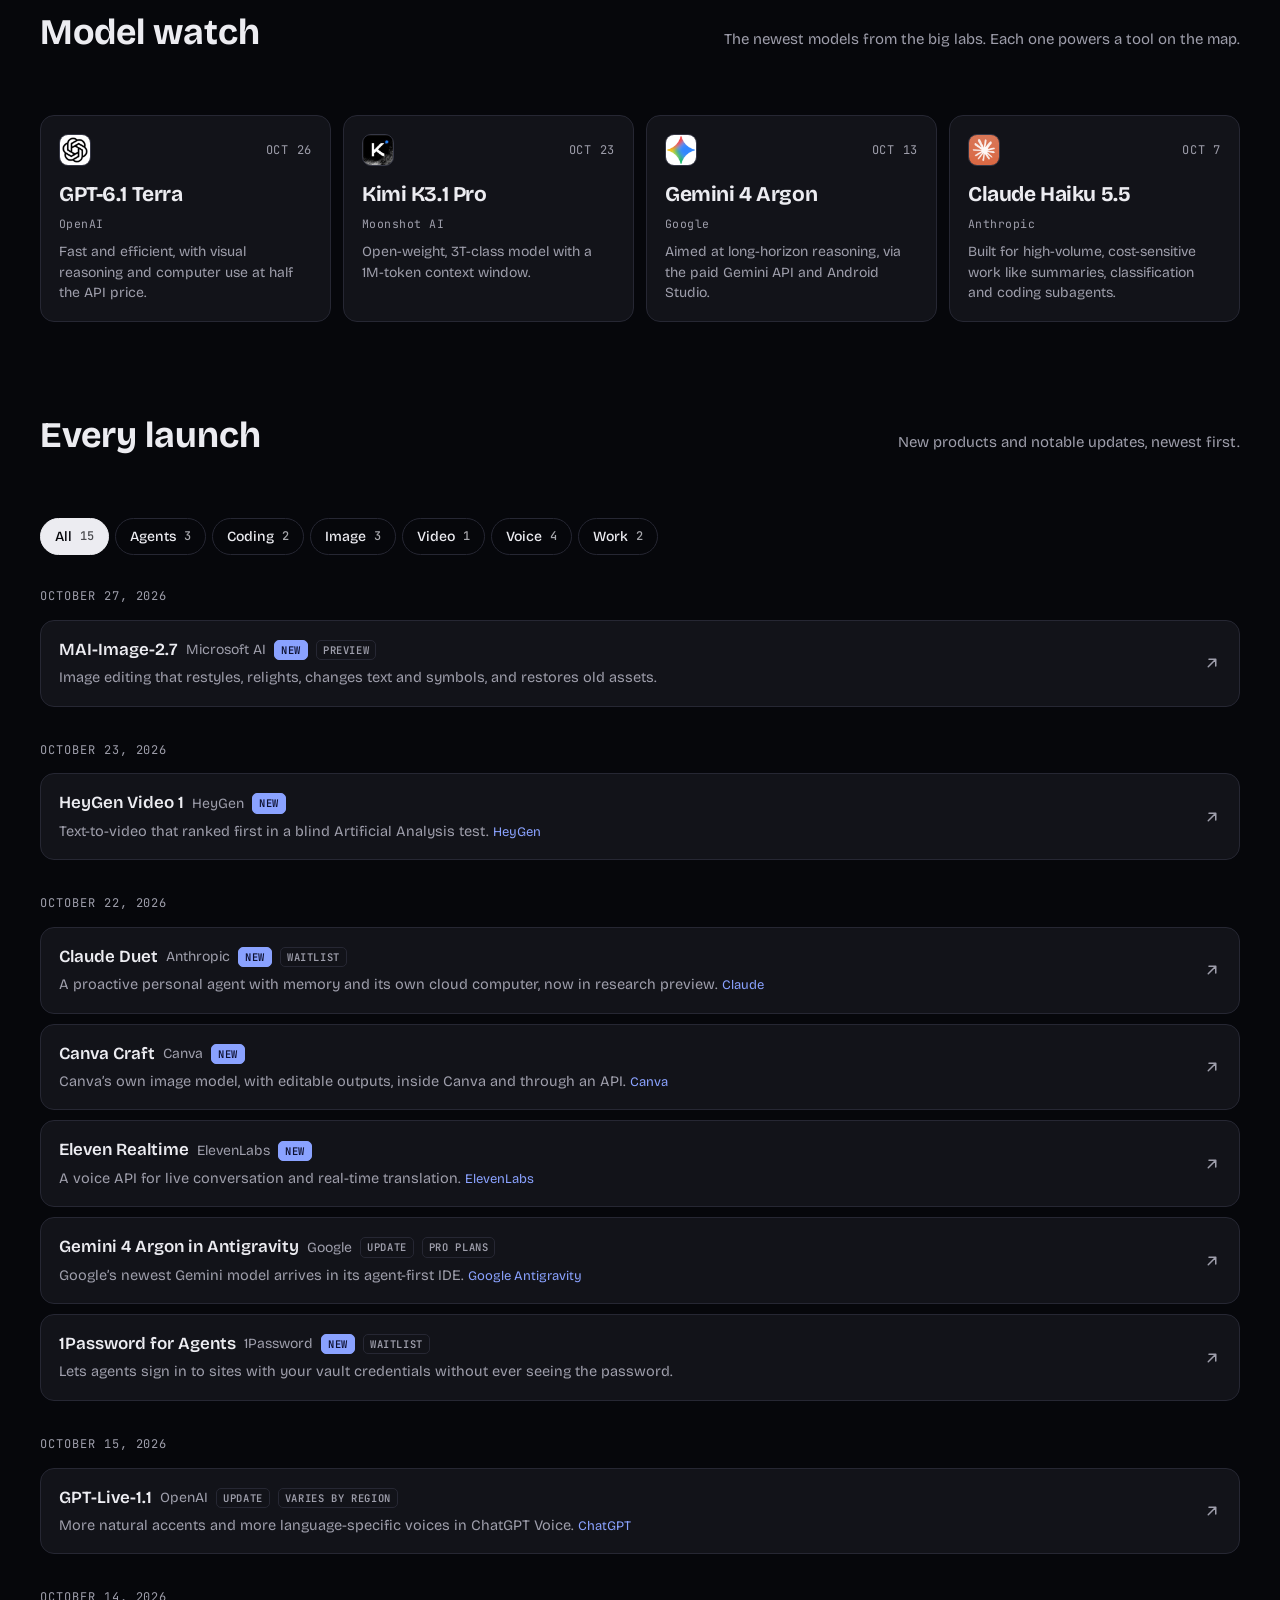
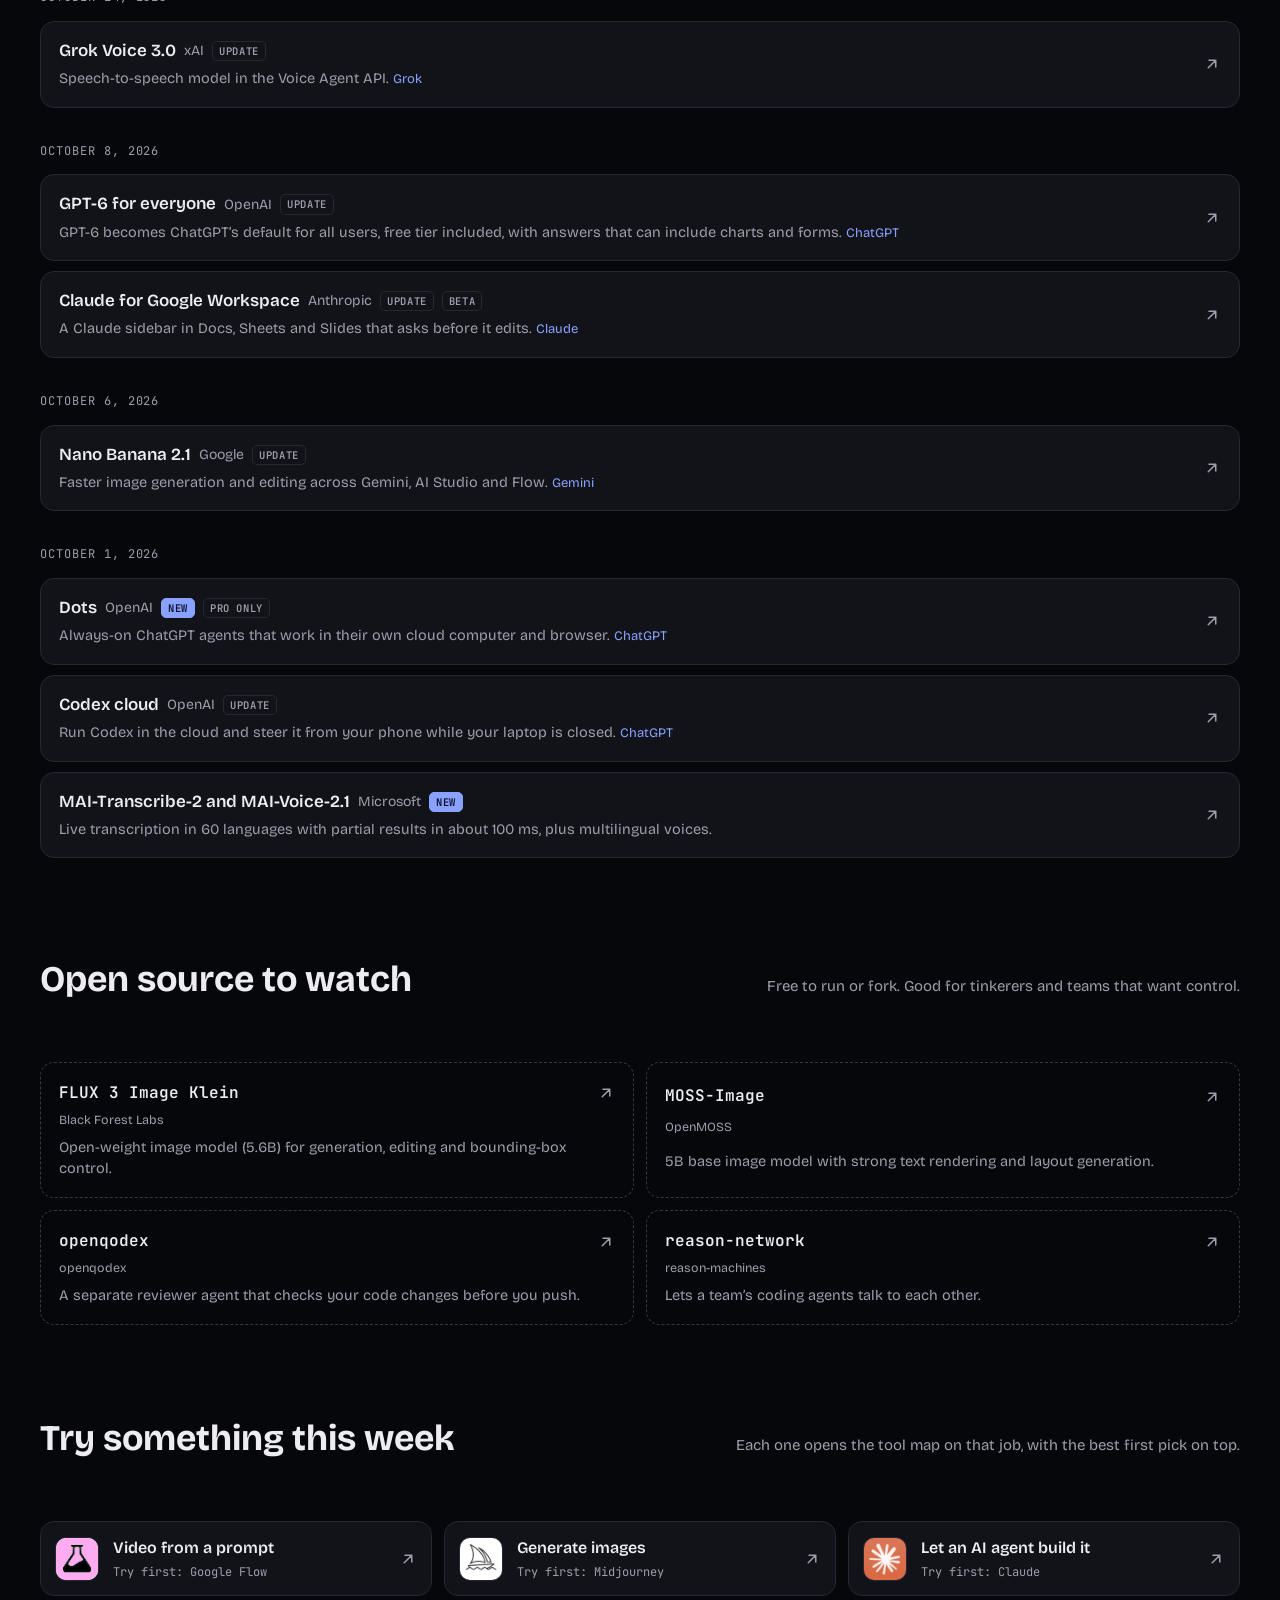
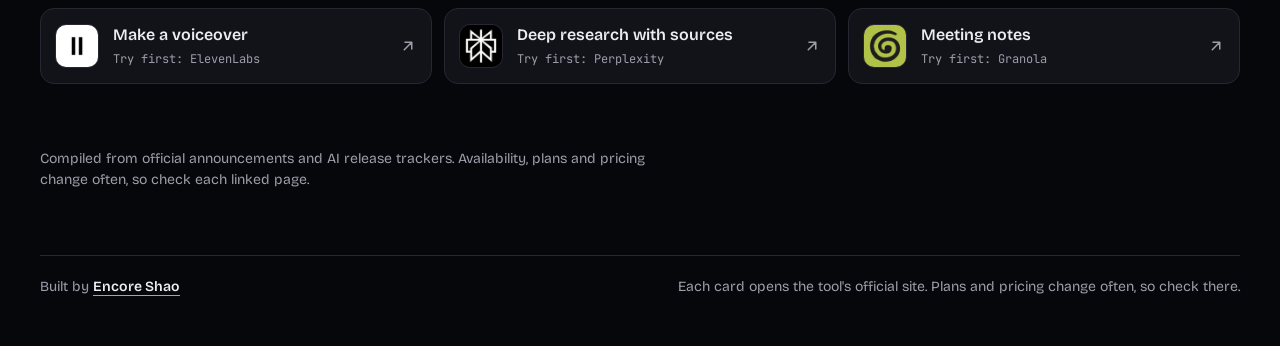
==== commit 6dfd6715: "Change header GitHub button label to Star" ====
--- a/src/new.html
+++ b/src/new.html
@@ -27,7 +27,7 @@
         <a href="./">Tools</a>
         <a href="new.html" aria-current="page">New<span class="badge-n" id="new-count" hidden></span></a>
       </nav>
-      <a class="gh-star" href="https://github.com/encoreshao/ai-tools" target="_blank" rel="noopener" aria-label="Starred on GitHub: encoreshao/ai-tools" title="Starred on GitHub"><svg viewBox="0 0 24 24" aria-hidden="true"><path d="M12 2.6l2.9 5.9 6.5.9-4.7 4.6 1.1 6.5L12 17.4l-5.8 3.1 1.1-6.5L2.6 9.4l6.5-.9z" fill="currentColor" stroke="currentColor" stroke-width="1.4" stroke-linejoin="round"/></svg><span>Starred</span></a>
+      <a class="gh-star" href="https://github.com/encoreshao/ai-tools" target="_blank" rel="noopener" aria-label="Star encoreshao/ai-tools on GitHub" title="Star on GitHub"><svg viewBox="0 0 24 24" aria-hidden="true"><path d="M12 2.6l2.9 5.9 6.5.9-4.7 4.6 1.1 6.5L12 17.4l-5.8 3.1 1.1-6.5L2.6 9.4l6.5-.9z" fill="currentColor" stroke="currentColor" stroke-width="1.4" stroke-linejoin="round"/></svg><span>Star</span></a>
     </div>
   </header>
 
